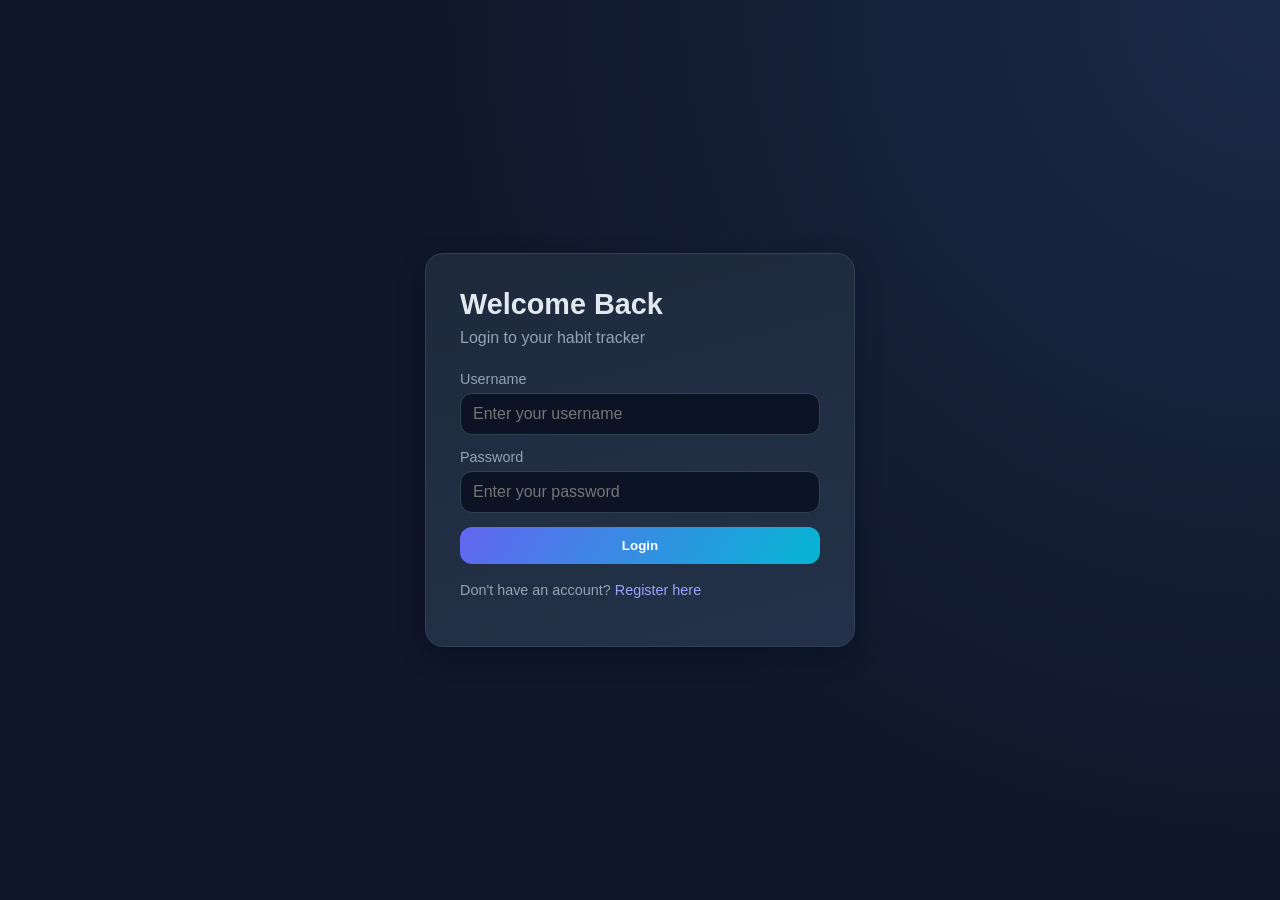
==== habits.html @ 2efde403 "first commit" ====
<!DOCTYPE html>
<html>
<head>
    <title>Habits - Habit Tracker</title>
    <link rel="stylesheet" href="style.css">
</head>
<body data-page="habits">
    <div class="app-shell">
        <aside class="sidebar">
            <div class="brand">FlowTrack</div>
            <nav class="nav-menu">
                <a href="dashboard.html" class="nav-link" data-nav="dashboard">Dashboard</a>
                <a href="tasks.html" class="nav-link" data-nav="tasks">Tasks</a>
                <a href="habits.html" class="nav-link" data-nav="habits">Habits</a>
                <a href="analytics.html" class="nav-link" data-nav="analytics">Analytics</a>
                <a href="settings.html" class="nav-link" data-nav="settings">Settings</a>
            </nav>
            <button class="btn ghost" onclick="logout()">Logout</button>
        </aside>

        <main class="content">
            <header class="page-header">
                <h1>Habit Tracker</h1>
                <p class="muted">Build consistency with daily check-ins.</p>
            </header>

            <section class="panel">
                <h2>Add Habit</h2>
                <div class="grid-2">
                    <input type="text" id="habitNameInput" placeholder="Habit name">
                    <button class="btn primary" onclick="addHabitFromHabitsPage()">Add Habit</button>
                </div>
            </section>

            <section class="panel">
                <h2>My Habits</h2>
                <ul id="habitsPageList" class="item-list"></ul>
            </section>

            <section class="panel">
                <div class="row-between">
                    <h2>Consistency Heatmap</h2>
                    <span class="muted">Last 365 days</span>
                </div>
                <div id="heatmapGrid" class="heatmap-grid"></div>
                <div class="heatmap-legend">
                    <span>Less</span>
                    <div class="box level-0"></div>
                    <div class="box level-1"></div>
                    <div class="box level-2"></div>
                    <div class="box level-3"></div>
                    <div class="box level-4"></div>
                    <span>More</span>
                </div>
            </section>
        </main>
    </div>

    <script src="script.js"></script>
</body>
</html>
---- style.css ----
:root {
    --bg: #0f172a;
    --bg-soft: #111c33;
    --panel: #1e293b;
    --panel-2: #23324a;
    --text: #e2e8f0;
    --muted: #94a3b8;
    --accent: #6366f1;
    --accent-2: #06b6d4;
    --success: #22c55e;
    --danger: #ef4444;
    --border: #334155;
    --shadow: 0 8px 24px rgba(2, 6, 23, 0.35);
}

:root[data-theme="light"] {
    --bg: #f1f5f9;
    --bg-soft: #e2e8f0;
    --panel: #ffffff;
    --panel-2: #f8fafc;
    --text: #0f172a;
    --muted: #475569;
    --accent: #4f46e5;
    --accent-2: #0891b2;
    --success: #16a34a;
    --danger: #dc2626;
    --border: #d6deea;
    --shadow: 0 8px 22px rgba(15, 23, 42, 0.12);
}

* {
    box-sizing: border-box;
}

body {
    margin: 0;
    font-family: "Poppins", "Segoe UI", Tahoma, sans-serif;
    background: radial-gradient(circle at top right, #1b2a48 0%, var(--bg) 55%);
    color: var(--text);
}

.auth-page {
    min-height: 100vh;
    display: grid;
    place-items: center;
    padding: 24px;
}

.auth-container {
    width: 100%;
    max-width: 430px;
}

.auth-card {
    background: linear-gradient(165deg, var(--panel) 0%, var(--panel-2) 100%);
    border: 1px solid var(--border);
    border-radius: 18px;
    box-shadow: var(--shadow);
    padding: 34px;
    animation: rise 0.4s ease;
}

.auth-card h1 {
    margin: 0;
    font-size: 1.8rem;
}

.subtitle {
    color: var(--muted);
    margin: 8px 0 24px;
}

.form-group {
    margin-bottom: 14px;
}

label {
    display: block;
    font-size: 0.9rem;
    color: var(--muted);
    margin-bottom: 6px;
}

input,
select {
    width: 100%;
    background: #0b1325;
    color: var(--text);
    border: 1px solid var(--border);
    border-radius: 12px;
    padding: 11px 12px;
    font: inherit;
    transition: border-color 0.2s, transform 0.2s;
}

:root[data-theme="light"] input,
:root[data-theme="light"] select {
    background: #ffffff;
}

input:focus,
select:focus {
    outline: none;
    border-color: var(--accent);
    transform: translateY(-1px);
}

.btn {
    border: 0;
    border-radius: 12px;
    padding: 11px 14px;
    font-weight: 600;
    cursor: pointer;
    transition: transform 0.2s, opacity 0.2s, box-shadow 0.2s;
}

.btn:hover {
    transform: translateY(-2px);
}

.btn.primary {
    background: linear-gradient(120deg, var(--accent), var(--accent-2));
    color: #ffffff;
    box-shadow: 0 10px 20px rgba(79, 70, 229, 0.3);
}

.btn.ghost {
    background: transparent;
    color: var(--text);
    border: 1px solid var(--border);
}

.btn.danger {
    background: var(--danger);
    color: #ffffff;
}

.btn-primary {
    width: 100%;
    background: linear-gradient(120deg, var(--accent), var(--accent-2));
    color: #ffffff;
}

.auth-link {
    margin-top: 18px;
    font-size: 0.9rem;
    color: var(--muted);
}

.auth-link a {
    color: #9ca3ff;
    text-decoration: none;
}

.message {
    margin-bottom: 14px;
    border-radius: 10px;
    padding: 10px 12px;
    font-size: 0.9rem;
}

.message.success {
    background: rgba(34, 197, 94, 0.14);
    border: 1px solid rgba(34, 197, 94, 0.4);
}

.message.error {
    background: rgba(239, 68, 68, 0.14);
    border: 1px solid rgba(239, 68, 68, 0.4);
}

.app-shell {
    min-height: 100vh;
    display: grid;
    grid-template-columns: 250px 1fr;
}

.sidebar {
    background: linear-gradient(180deg, #101a31 0%, #0b1428 100%);
    border-right: 1px solid var(--border);
    padding: 18px;
    display: flex;
    flex-direction: column;
    gap: 16px;
}

:root[data-theme="light"] .sidebar {
    background: linear-gradient(180deg, #ffffff 0%, #f4f7fb 100%);
}

.brand {
    font-size: 1.3rem;
    font-weight: 700;
    letter-spacing: 0.3px;
}

.nav-menu {
    display: flex;
    flex-direction: column;
    gap: 8px;
}

.nav-link {
    text-decoration: none;
    color: var(--muted);
    padding: 10px 12px;
    border-radius: 10px;
    transition: 0.2s;
}

.nav-link:hover,
.nav-link.active {
    color: var(--text);
    background: rgba(99, 102, 241, 0.2);
}

.content {
    padding: 24px;
}

.page-header h1 {
    margin: 0;
    font-size: 1.8rem;
}

.muted {
    color: var(--muted);
}

.panel {
    background: linear-gradient(180deg, var(--panel) 0%, var(--panel-2) 100%);
    border: 1px solid var(--border);
    border-radius: 16px;
    padding: 16px;
    box-shadow: var(--shadow);
}

.panel h2,
.panel h3 {
    margin-top: 0;
}

.stats-grid {
    margin-top: 16px;
    display: grid;
    grid-template-columns: repeat(4, minmax(0, 1fr));
    gap: 12px;
}

.stat-value {
    font-size: 1.8rem;
    font-weight: 700;
    margin: 8px 0 0;
}

.split-grid {
    margin-top: 16px;
    display: grid;
    grid-template-columns: 1fr 1fr;
    gap: 12px;
}

.grid-2,
.grid-3 {
    display: grid;
    gap: 10px;
    margin-bottom: 10px;
}

.grid-2 {
    grid-template-columns: 1fr 1fr;
}

.grid-3 {
    grid-template-columns: 1fr 1fr auto;
}

.progress-track {
    width: 100%;
    height: 12px;
    border-radius: 999px;
    background: rgba(148, 163, 184, 0.18);
    overflow: hidden;
}

.progress-fill {
    height: 100%;
    width: 0;
    background: linear-gradient(120deg, var(--accent), var(--accent-2));
    transition: width 0.35s ease;
}

.item-list {
    margin: 0;
    padding: 0;
    list-style: none;
    display: flex;
    flex-direction: column;
    gap: 10px;
}

.item-list li {
    background: rgba(148, 163, 184, 0.08);
    border: 1px solid var(--border);
    border-left: 4px solid var(--accent);
    border-radius: 12px;
    padding: 10px;
    display: flex;
    justify-content: space-between;
    gap: 10px;
    align-items: center;
    transition: transform 0.2s;
}

.item-list li:hover {
    transform: translateX(4px);
}

.item-main {
    min-width: 0;
}

.item-title {
    margin: 0;
    font-weight: 600;
}

.item-meta {
    margin: 4px 0 0;
    color: var(--muted);
    font-size: 0.86rem;
}

.item-actions {
    display: flex;
    gap: 6px;
    flex-wrap: wrap;
}

.mini-btn {
    background: transparent;
    color: var(--text);
    border: 1px solid var(--border);
    border-radius: 8px;
    padding: 6px 8px;
    font-size: 0.8rem;
    cursor: pointer;
}

.mini-btn.danger {
    color: #fecaca;
    border-color: rgba(239, 68, 68, 0.5);
}

.task-item.high {
    border-left-color: #f97316;
}

.task-item.medium {
    border-left-color: #eab308;
}

.task-item.low {
    border-left-color: #22c55e;
}

.task-item.overdue .item-title {
    color: #fecaca;
}

.task-item.completed {
    opacity: 0.75;
}

.task-item.completed .item-title {
    text-decoration: line-through;
}

.habit-done {
    border-left-color: var(--success) !important;
}

.empty {
    color: var(--muted);
    justify-content: center;
}

.row-between {
    display: flex;
    justify-content: space-between;
    align-items: center;
    gap: 8px;
}

.small-select {
    max-width: 180px;
}

.heatmap-grid {
    margin-top: 10px;
    display: grid;
    grid-template-columns: repeat(53, 10px);
    grid-template-rows: repeat(7, 10px);
    grid-auto-flow: column;
    gap: 4px;
    overflow-x: auto;
    padding-bottom: 8px;
}

.heat-cell,
.box {
    width: 10px;
    height: 10px;
    border-radius: 2px;
    background: #0b1325;
    border: 1px solid rgba(148, 163, 184, 0.18);
}

.level-0 {
    background: #0b1325;
}

.level-1 {
    background: #173f2d;
}

.level-2 {
    background: #1f6f45;
}

.level-3 {
    background: #1f9d55;
}

.level-4 {
    background: #22c55e;
}

.heatmap-legend {
    margin-top: 10px;
    display: flex;
    align-items: center;
    gap: 6px;
    color: var(--muted);
    font-size: 0.82rem;
}

.ring-panel {
    display: grid;
    place-items: center;
}

.ring-wrap {
    position: relative;
    width: 150px;
    height: 150px;
}

.progress-ring {
    width: 100%;
    height: 100%;
    border-radius: 50%;
    background: conic-gradient(var(--accent) calc(var(--percent) * 1%), rgba(148, 163, 184, 0.2) 0);
    position: relative;
}

.progress-ring::after {
    content: "";
    position: absolute;
    inset: 14px;
    border-radius: 50%;
    background: var(--panel);
    border: 1px solid var(--border);
}

.ring-label {
    position: absolute;
    inset: 0;
    margin: auto;
    width: fit-content;
    height: fit-content;
    font-size: 1.35rem;
    font-weight: 700;
}

.bars-wrap {
    display: flex;
    align-items: flex-end;
    gap: 10px;
    min-height: 180px;
    margin-top: 10px;
}

.bar-col {
    display: flex;
    flex-direction: column;
    align-items: center;
    gap: 6px;
    flex: 1;
}

.bar {
    width: 100%;
    min-height: 6px;
    border-radius: 10px 10px 0 0;
    background: linear-gradient(180deg, var(--accent), var(--accent-2));
}

.bar-col span {
    color: var(--muted);
    font-size: 0.76rem;
}

.danger-panel {
    border-color: rgba(239, 68, 68, 0.4);
}

.react-panel {
    margin-top: 14px;
}

.react-task-app {
    margin-top: 10px;
}

.react-task-toolbar {
    display: grid;
    grid-template-columns: 1fr 180px;
    gap: 10px;
    margin-bottom: 10px;
}

.react-input,
.react-select {
    width: 100%;
    background: #0b1325;
    color: var(--text);
    border: 1px solid var(--border);
    border-radius: 12px;
    padding: 10px 12px;
    font: inherit;
}

:root[data-theme="light"] .react-input,
:root[data-theme="light"] .react-select {
    background: #ffffff;
}

.react-stats-row {
    display: flex;
    flex-wrap: wrap;
    gap: 8px;
    margin-bottom: 12px;
}

.react-stat-chip {
    border: 1px solid var(--border);
    background: rgba(99, 102, 241, 0.14);
    color: var(--text);
    border-radius: 999px;
    padding: 6px 10px;
    font-size: 0.82rem;
    font-weight: 600;
}

.react-task-list {
    display: grid;
    gap: 9px;
}

.react-task-card {
    border: 1px solid var(--border);
    border-left: 4px solid var(--accent);
    border-radius: 12px;
    background: rgba(148, 163, 184, 0.08);
    padding: 10px;
    display: flex;
    justify-content: space-between;
    align-items: center;
    gap: 10px;
}

.react-task-card.is-done {
    opacity: 0.7;
}

.react-task-card.is-done .react-task-title {
    text-decoration: line-through;
}

.react-task-title {
    margin: 0;
    font-weight: 600;
}

.react-task-meta {
    margin: 4px 0 0;
    color: var(--muted);
    font-size: 0.84rem;
}

.react-done-btn {
    min-width: 84px;
}

.react-empty {
    margin: 6px 0;
}

@keyframes rise {
    from {
        opacity: 0;
        transform: translateY(10px);
    }
    to {
        opacity: 1;
        transform: translateY(0);
    }
}

@media (max-width: 1000px) {
    .app-shell {
        grid-template-columns: 1fr;
    }

    .sidebar {
        position: sticky;
        top: 0;
        z-index: 10;
    }

    .stats-grid {
        grid-template-columns: repeat(2, minmax(0, 1fr));
    }

    .split-grid {
        grid-template-columns: 1fr;
    }
}

@media (max-width: 640px) {
    .content {
        padding: 14px;
    }

    .grid-2,
    .grid-3 {
        grid-template-columns: 1fr;
    }

    .item-list li {
        flex-direction: column;
        align-items: flex-start;
    }

    .item-actions {
        width: 100%;
    }

    .mini-btn {
        flex: 1;
    }

    .react-task-toolbar {
        grid-template-columns: 1fr;
    }

    .react-task-card {
        flex-direction: column;
        align-items: flex-start;
    }

    .react-done-btn {
        width: 100%;
    }
}
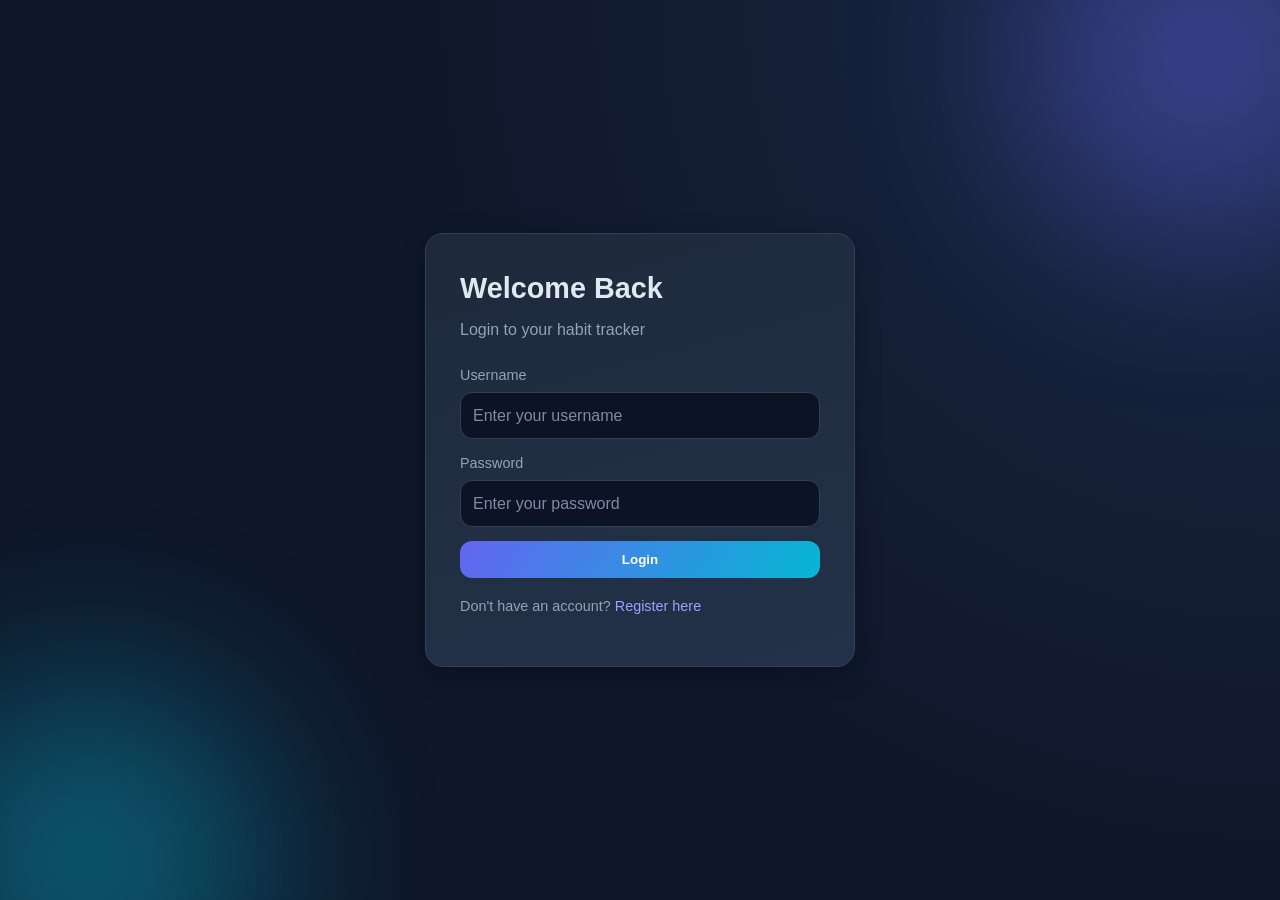
==== commit 3ce0a633: "New Features" ====
--- a/habits.html
+++ b/habits.html
@@ -13,6 +13,7 @@
                 <a href="tasks.html" class="nav-link" data-nav="tasks">Tasks</a>
                 <a href="habits.html" class="nav-link" data-nav="habits">Habits</a>
                 <a href="analytics.html" class="nav-link" data-nav="analytics">Analytics</a>
+                <a href="calendar.html" class="nav-link" data-nav="calendar">Calendar</a>
                 <a href="settings.html" class="nav-link" data-nav="settings">Settings</a>
             </nav>
             <button class="btn ghost" onclick="logout()">Logout</button>
@@ -30,6 +31,10 @@
                     <input type="text" id="habitNameInput" placeholder="Habit name">
                     <button class="btn primary" onclick="addHabitFromHabitsPage()">Add Habit</button>
                 </div>
+                <div class="row-between" style="margin-top:10px;">
+                    <div id="streakWarning" class="info-strip safe">No streak at risk today. Keep going!</div>
+                    <span class="badge">Freeze Tokens: <strong id="freezeTokenCount">0</strong></span>
+                </div>
             </section>
 
             <section class="panel">
@@ -39,8 +44,8 @@
 
             <section class="panel">
                 <div class="row-between">
-                    <h2>Consistency Heatmap</h2>
-                    <span class="muted">Last 365 days</span>
+                    <h2>Consistency Calendar</h2>
+                    <span class="muted">Last 12 months</span>
                 </div>
                 <div id="heatmapGrid" class="heatmap-grid"></div>
                 <div class="heatmap-legend">
--- a/style.css
+++ b/style.css
@@ -32,11 +32,41 @@
     box-sizing: border-box;
 }
 
+*::selection {
+    background: rgba(99, 102, 241, 0.35);
+    color: #ffffff;
+}
+
 body {
     margin: 0;
     font-family: "Poppins", "Segoe UI", Tahoma, sans-serif;
     background: radial-gradient(circle at top right, #1b2a48 0%, var(--bg) 55%);
     color: var(--text);
+    line-height: 1.45;
+}
+
+body::before,
+body::after {
+    content: "";
+    position: fixed;
+    width: 360px;
+    height: 360px;
+    border-radius: 999px;
+    filter: blur(90px);
+    z-index: -1;
+    opacity: 0.4;
+}
+
+body::before {
+    background: #6366f1;
+    top: -120px;
+    right: -100px;
+}
+
+body::after {
+    background: #06b6d4;
+    bottom: -140px;
+    left: -90px;
 }
 
 .auth-page {
@@ -58,6 +88,7 @@
     box-shadow: var(--shadow);
     padding: 34px;
     animation: rise 0.4s ease;
+    backdrop-filter: blur(4px);
 }
 
 .auth-card h1 {
@@ -90,7 +121,7 @@
     border-radius: 12px;
     padding: 11px 12px;
     font: inherit;
-    transition: border-color 0.2s, transform 0.2s;
+    transition: border-color 0.2s, transform 0.2s, box-shadow 0.2s;
 }
 
 :root[data-theme="light"] input,
@@ -103,6 +134,11 @@
     outline: none;
     border-color: var(--accent);
     transform: translateY(-1px);
+    box-shadow: 0 0 0 3px rgba(99, 102, 241, 0.2);
+}
+
+input::placeholder {
+    color: #7e8ba3;
 }
 
 .btn {
@@ -118,6 +154,19 @@
     transform: translateY(-2px);
 }
 
+.btn:active {
+    transform: translateY(0);
+}
+
+.btn:focus-visible,
+.mini-btn:focus-visible,
+.nav-link:focus-visible,
+input:focus-visible,
+select:focus-visible {
+    outline: 2px solid rgba(99, 102, 241, 0.75);
+    outline-offset: 2px;
+}
+
 .btn.primary {
     background: linear-gradient(120deg, var(--accent), var(--accent-2));
     color: #ffffff;
@@ -182,6 +231,9 @@
     display: flex;
     flex-direction: column;
     gap: 16px;
+    position: sticky;
+    top: 0;
+    height: 100vh;
 }
 
 :root[data-theme="light"] .sidebar {
@@ -192,6 +244,18 @@
     font-size: 1.3rem;
     font-weight: 700;
     letter-spacing: 0.3px;
+    display: flex;
+    align-items: center;
+    gap: 10px;
+}
+
+.brand::before {
+    content: "";
+    width: 10px;
+    height: 10px;
+    border-radius: 999px;
+    background: linear-gradient(120deg, var(--accent), var(--accent-2));
+    box-shadow: 0 0 0 4px rgba(99, 102, 241, 0.2);
 }
 
 .nav-menu {
@@ -206,6 +270,7 @@
     padding: 10px 12px;
     border-radius: 10px;
     transition: 0.2s;
+    position: relative;
 }
 
 .nav-link:hover,
@@ -214,13 +279,33 @@
     background: rgba(99, 102, 241, 0.2);
 }
 
+.nav-link.active::before {
+    content: "";
+    position: absolute;
+    left: 0;
+    top: 8px;
+    bottom: 8px;
+    width: 3px;
+    border-radius: 999px;
+    background: linear-gradient(180deg, var(--accent), var(--accent-2));
+}
+
 .content {
     padding: 24px;
 }
 
+.content > section {
+    margin-top: 14px;
+}
+
 .page-header h1 {
     margin: 0;
-    font-size: 1.8rem;
+    font-size: 1.9rem;
+    letter-spacing: 0.2px;
+}
+
+.page-header {
+    margin-bottom: 6px;
 }
 
 .muted {
@@ -233,11 +318,34 @@
     border-radius: 16px;
     padding: 16px;
     box-shadow: var(--shadow);
+    transition: transform 0.2s ease, box-shadow 0.2s ease, border-color 0.2s ease;
+}
+
+.panel:hover {
+    transform: translateY(-2px);
+    border-color: rgba(99, 102, 241, 0.45);
+    box-shadow: 0 12px 30px rgba(2, 6, 23, 0.4);
 }
 
 .panel h2,
 .panel h3 {
     margin-top: 0;
+}
+
+.stat-card {
+    overflow: hidden;
+    position: relative;
+}
+
+.stat-card::after {
+    content: "";
+    position: absolute;
+    top: -30px;
+    right: -30px;
+    width: 90px;
+    height: 90px;
+    border-radius: 999px;
+    background: radial-gradient(circle, rgba(99, 102, 241, 0.28), transparent 70%);
 }
 
 .stats-grid {
@@ -345,6 +453,13 @@
     padding: 6px 8px;
     font-size: 0.8rem;
     cursor: pointer;
+    transition: transform 0.15s ease, border-color 0.2s ease, background 0.2s ease;
+}
+
+.mini-btn:hover {
+    transform: translateY(-1px);
+    border-color: rgba(99, 102, 241, 0.55);
+    background: rgba(99, 102, 241, 0.12);
 }
 
 .mini-btn.danger {
@@ -383,6 +498,7 @@
 .empty {
     color: var(--muted);
     justify-content: center;
+    text-align: center;
 }
 
 .row-between {
@@ -397,14 +513,75 @@
 }
 
 .heatmap-grid {
-    margin-top: 10px;
-    display: grid;
-    grid-template-columns: repeat(53, 10px);
-    grid-template-rows: repeat(7, 10px);
-    grid-auto-flow: column;
-    gap: 4px;
-    overflow-x: auto;
-    padding-bottom: 8px;
+    margin-top: 15px;
+}
+
+.calendar-container {
+    display: grid;
+    grid-template-columns: repeat(auto-fit, minmax(220px, 1fr));
+    gap: 20px;
+    padding: 10px 0;
+}
+
+.calendar-month {
+    background: #1e293b;
+    border-radius: 8px;
+    padding: 15px;
+    border: 1px solid rgba(148, 163, 184, 0.1);
+}
+
+.month-label {
+    margin: 0 0 10px 0;
+    font-size: 0.9rem;
+    font-weight: 600;
+    color: #94a3b8;
+    text-transform: uppercase;
+    letter-spacing: 0.5px;
+}
+
+.calendar-grid {
+    display: grid;
+    grid-template-columns: repeat(7, 1fr);
+    gap: 3px;
+}
+
+.week-label {
+    font-size: 0.75rem;
+    color: #64748b;
+    text-align: center;
+    font-weight: 600;
+    padding: 4px 0;
+    text-transform: uppercase;
+}
+
+.calendar-cell {
+    aspect-ratio: 1;
+    border-radius: 4px;
+    background: #0b1325;
+    border: 1px solid rgba(148, 163, 184, 0.15);
+    display: flex;
+    align-items: center;
+    justify-content: center;
+    font-size: 0.7rem;
+    color: #64748b;
+    cursor: pointer;
+    transition: all 0.2s ease;
+    position: relative;
+}
+
+.calendar-cell:hover {
+    border-color: #6366f1;
+    transform: scale(1.15);
+}
+
+.calendar-cell.empty {
+    background: transparent;
+    border: none;
+    cursor: default;
+}
+
+.calendar-cell.empty:hover {
+    transform: none;
 }
 
 .heat-cell,
@@ -422,25 +599,30 @@
 
 .level-1 {
     background: #173f2d;
+    color: #fff;
 }
 
 .level-2 {
     background: #1f6f45;
+    color: #fff;
 }
 
 .level-3 {
     background: #1f9d55;
+    color: #fff;
 }
 
 .level-4 {
     background: #22c55e;
+    color: #000;
+    font-weight: 600;
 }
 
 .heatmap-legend {
-    margin-top: 10px;
+    margin-top: 15px;
     display: flex;
     align-items: center;
-    gap: 6px;
+    gap: 8px;
     color: var(--muted);
     font-size: 0.82rem;
 }
@@ -491,6 +673,28 @@
     margin-top: 10px;
 }
 
+/* Smooth and minimal scrollbars */
+* {
+    scrollbar-width: thin;
+    scrollbar-color: rgba(99, 102, 241, 0.6) transparent;
+}
+
+*::-webkit-scrollbar {
+    width: 10px;
+    height: 10px;
+}
+
+*::-webkit-scrollbar-thumb {
+    background: rgba(99, 102, 241, 0.5);
+    border-radius: 999px;
+    border: 2px solid transparent;
+    background-clip: padding-box;
+}
+
+*::-webkit-scrollbar-track {
+    background: transparent;
+}
+
 .bar-col {
     display: flex;
     flex-direction: column;
@@ -513,6 +717,149 @@
 
 .danger-panel {
     border-color: rgba(239, 68, 68, 0.4);
+}
+
+.badge {
+    border: 1px solid var(--border);
+    background: rgba(99, 102, 241, 0.14);
+    color: var(--text);
+    border-radius: 999px;
+    padding: 6px 10px;
+    font-size: 0.82rem;
+    white-space: nowrap;
+}
+
+.info-strip {
+    border: 1px solid var(--border);
+    border-radius: 10px;
+    padding: 8px 10px;
+    font-size: 0.86rem;
+    color: var(--text);
+    background: rgba(148, 163, 184, 0.14);
+    flex: 1;
+}
+
+.info-strip.safe {
+    border-color: rgba(34, 197, 94, 0.35);
+    background: rgba(34, 197, 94, 0.12);
+}
+
+.info-strip.danger {
+    border-color: rgba(239, 68, 68, 0.45);
+    background: rgba(239, 68, 68, 0.14);
+}
+
+.month-grid {
+    margin-top: 12px;
+    display: grid;
+    grid-template-columns: repeat(7, minmax(0, 1fr));
+    gap: 8px;
+}
+
+.calendar-weekday {
+    text-align: center;
+    color: var(--muted);
+    font-size: 0.78rem;
+    font-weight: 600;
+}
+
+.month-day {
+    border: 1px solid var(--border);
+    border-radius: 10px;
+    background: rgba(148, 163, 184, 0.08);
+    color: var(--text);
+    min-height: 72px;
+    padding: 6px;
+    display: flex;
+    flex-direction: column;
+    justify-content: space-between;
+    text-align: left;
+    cursor: pointer;
+    transition: transform 0.2s ease, border-color 0.2s ease, background 0.2s ease;
+}
+
+.month-day:hover {
+    transform: translateY(-2px);
+    border-color: rgba(99, 102, 241, 0.55);
+    background: rgba(99, 102, 241, 0.14);
+}
+
+.month-day small {
+    color: var(--muted);
+    font-size: 0.72rem;
+}
+
+.month-day.active {
+    border-color: rgba(6, 182, 212, 0.55);
+}
+
+.month-day.today {
+    outline: 2px solid rgba(99, 102, 241, 0.7);
+    outline-offset: 1px;
+}
+
+.month-day.empty {
+    visibility: hidden;
+    min-height: 0;
+    padding: 0;
+    border: 0;
+}
+
+.calendar-day-details {
+    color: var(--text);
+}
+
+.calendar-day-details h3 {
+    margin-top: 0;
+}
+
+.calendar-detail-grid {
+    display: grid;
+    grid-template-columns: 1fr 1fr;
+    gap: 14px;
+}
+
+.calendar-day-details ul {
+    margin: 0;
+    padding-left: 18px;
+    color: var(--muted);
+}
+
+input[type="checkbox"] {
+    width: auto;
+    margin-top: 8px;
+    transform: scale(1.1);
+}
+
+.confetti-overlay {
+    position: fixed;
+    inset: 0;
+    pointer-events: none;
+    overflow: hidden;
+    z-index: 9999;
+}
+
+.confetti-piece {
+    position: absolute;
+    top: -10px;
+    width: 8px;
+    height: 14px;
+    opacity: 0.9;
+    border-radius: 2px;
+    animation-name: confetti-fall;
+    animation-timing-function: linear;
+    animation-fill-mode: forwards;
+}
+
+@keyframes confetti-fall {
+    from {
+        transform: translateY(0) rotate(0deg);
+        opacity: 1;
+    }
+    to {
+        transform: translateY(110vh) rotate(560deg);
+        opacity: 0;
+    }
 }
 
 .react-panel {
@@ -627,6 +974,35 @@
         position: sticky;
         top: 0;
         z-index: 10;
+        height: auto;
+        flex-direction: row;
+        align-items: center;
+        justify-content: space-between;
+        flex-wrap: wrap;
+        gap: 10px;
+        backdrop-filter: blur(8px);
+    }
+
+    .nav-menu {
+        width: 100%;
+        order: 3;
+        flex-direction: row;
+        overflow-x: auto;
+        padding-bottom: 4px;
+        gap: 8px;
+    }
+
+    .nav-link {
+        white-space: nowrap;
+    }
+
+    .nav-link.active::before {
+        left: 8px;
+        right: 8px;
+        top: auto;
+        bottom: 0;
+        width: auto;
+        height: 3px;
     }
 
     .stats-grid {
@@ -643,6 +1019,15 @@
         padding: 14px;
     }
 
+    .panel {
+        padding: 14px;
+        border-radius: 14px;
+    }
+
+    .page-header h1 {
+        font-size: 1.55rem;
+    }
+
     .grid-2,
     .grid-3 {
         grid-template-columns: 1fr;
@@ -670,6 +1055,19 @@
         align-items: flex-start;
     }
 
+    .month-grid {
+        gap: 6px;
+    }
+
+    .month-day {
+        min-height: 62px;
+        padding: 5px;
+    }
+
+    .calendar-detail-grid {
+        grid-template-columns: 1fr;
+    }
+
     .react-done-btn {
         width: 100%;
     }
